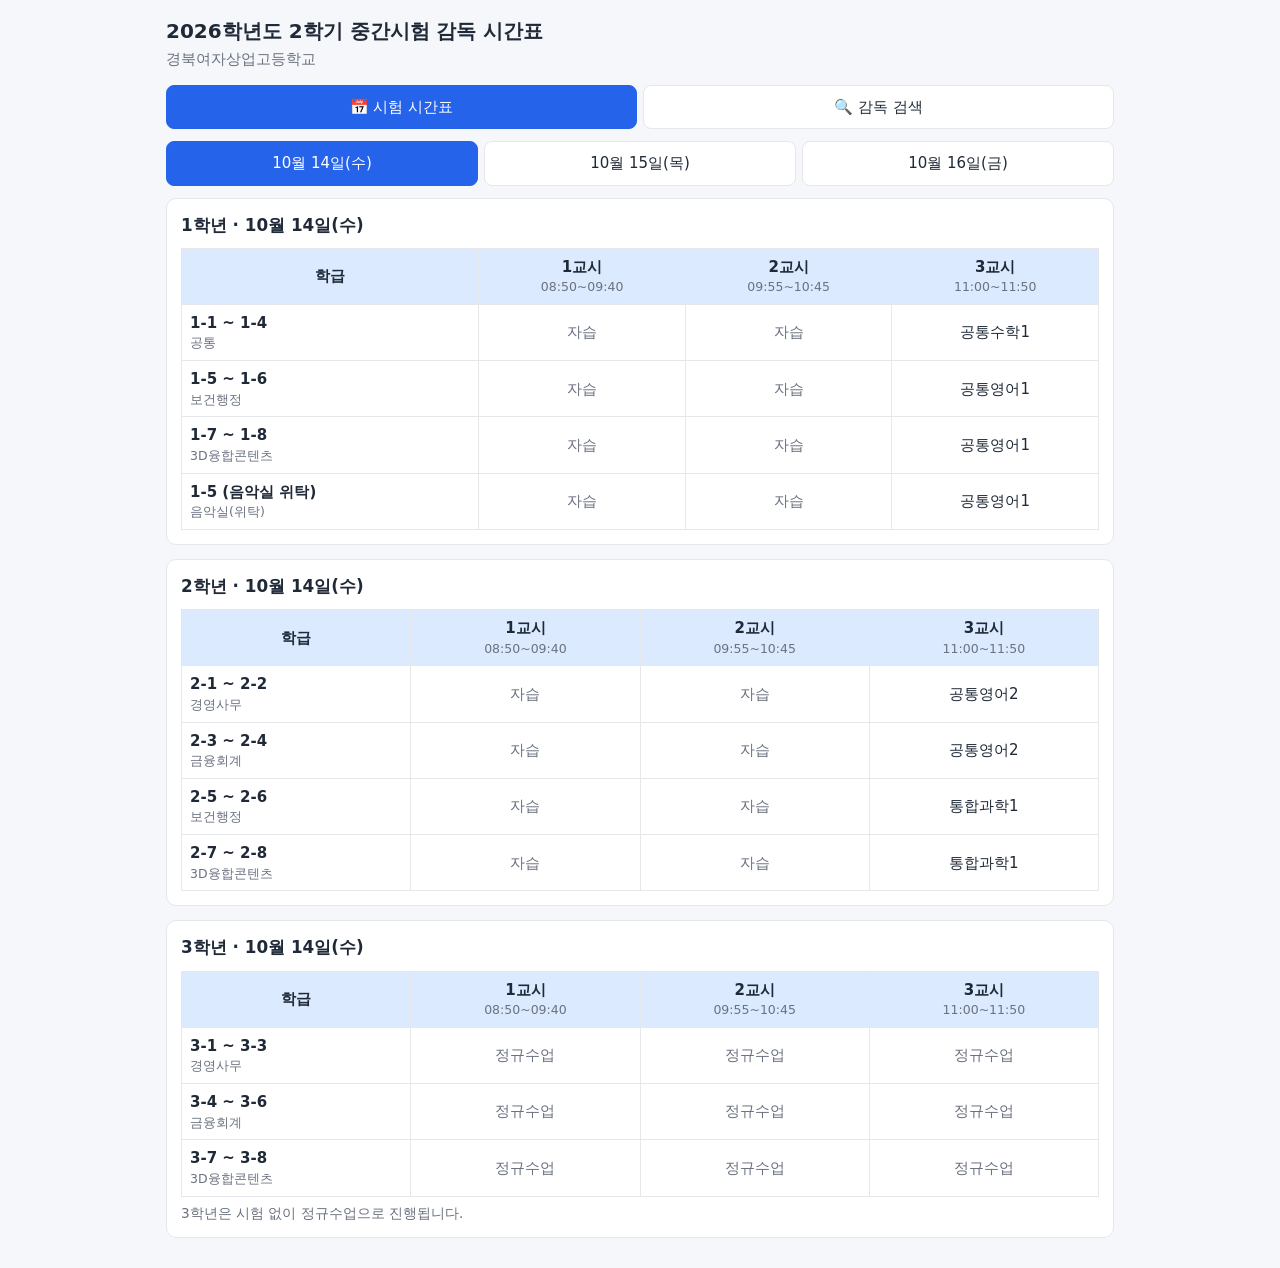
==== test/index.html @ 5f73652b "중간시험 감독 시간표 및 감독 검색 추가 (test/) Co-Authored-By: Claude Sonnet 5.5 <noreply@anthropic.com>" ====
<!doctype html>
<html lang="ko">
<head>
<meta charset="utf-8">
<meta name="viewport" content="width=device-width, initial-scale=1">
<title>중간시험 감독 시간표</title>
<style>
:root{--bg:#f5f7fa;--card:#fff;--tx:#1f2937;--mu:#6b7280;--bd:#e5e7eb;--pr:#2563eb;--prbg:#dbeafe;--hl:#fef3c7}
@media (prefers-color-scheme:dark){:root{--bg:#111827;--card:#1f2937;--tx:#f3f4f6;--mu:#9ca3af;--bd:#374151;--pr:#60a5fa;--prbg:#1e3a5f;--hl:#5b4a12}}
*{box-sizing:border-box}
body{margin:0;background:var(--bg);color:var(--tx);font:15px/1.5 "Malgun Gothic",system-ui,sans-serif}
.wrap{max-width:980px;margin:0 auto;padding:16px}
h1{font-size:1.25rem;margin:0}.sub{color:var(--mu);margin:2px 0 14px}
.tabs{display:flex;gap:6px;margin:12px 0}
.tab{flex:1;padding:10px;border:1px solid var(--bd);background:var(--card);color:var(--tx);border-radius:8px;font:inherit;cursor:pointer}
.tab.on{background:var(--pr);color:#fff;border-color:var(--pr)}
.card{background:var(--card);border:1px solid var(--bd);border-radius:10px;padding:14px;margin-bottom:14px}
.card h2{font-size:1.05rem;margin:0 0 10px}
table{width:100%;border-collapse:collapse}
th,td{border:1px solid var(--bd);padding:7px 8px;text-align:center;vertical-align:middle}
th{background:var(--prbg)}th small{display:block;font-weight:400;color:var(--mu)}
td.l{text-align:left;font-weight:600;white-space:nowrap}
td.self{color:var(--mu)}
.scroll{overflow-x:auto}
.search{display:flex;gap:8px}
.search input{flex:1;padding:12px;font:inherit;font-size:1.05rem;border:2px solid var(--pr);border-radius:8px;background:var(--card);color:var(--tx);min-width:0}
.search button{padding:0 16px;border:0;border-radius:8px;background:var(--pr);color:#fff;font:inherit;cursor:pointer}
.msg{color:var(--mu);padding:12px 2px}
.day-h{display:flex;justify-content:space-between;align-items:baseline}
.cnt{color:var(--mu);font-size:.9rem}
mark{background:var(--hl);color:inherit;border-radius:3px;padding:0 2px}
.chips{display:flex;flex-wrap:wrap;gap:6px;margin:8px 0}
.chip{border:1px solid var(--bd);background:var(--card);color:var(--tx);border-radius:99px;padding:4px 10px;font:inherit;font-size:.85rem;cursor:pointer}
.note{font-size:.85rem;color:var(--mu);margin-top:6px}
.hide{display:none}
@media (max-width:560px){th,td{padding:6px 4px;font-size:.88rem}.wrap{padding:12px}}
</style>
</head>
<body>
<div class="wrap">
  <h1 id="title"></h1><div class="sub" id="school"></div>
  <div class="tabs">
    <button class="tab on" data-t="sch">📅 시험 시간표</button>
    <button class="tab" data-t="srch">🔍 감독 검색</button>
  </div>

  <section id="sch">
    <div class="tabs" id="dayTabs"></div>
    <div id="schOut"></div>
  </section>

  <section id="srch" class="hide">
    <div class="card">
      <div class="search">
        <input id="q" type="search" placeholder="교사 성명을 입력하세요" autocomplete="off" list="names">
        <button id="go">검색</button>
      </div>
      <datalist id="names"></datalist>
      <div class="note">성명을 입력하면 날짜별 교시·학년반(장소) 감독 내용이 표시됩니다.</div>
    </div>
    <div id="srchOut"></div>
  </section>
</div>

<script>
const D = {"title": "2026학년도 2학기 중간시험 감독 시간표", "school": "경북여자상업고등학교", "days": [{"label": "10월 14일(수)", "times": ["08:50~09:40", "09:55~10:45", "11:00~11:50"]}, {"label": "10월 15일(목)", "times": ["08:50~09:40", "09:55~10:45", "11:00~11:50"]}, {"label": "10월 16일(금)", "times": ["08:50~09:40", "09:55~10:45", "11:00~11:50"]}], "halls": [{"place": "4층 복도 남", "sup": [["", "", "김종대"], ["", "김명준", "이은숙"], ["", "강순경", "윤재욱"]]}, {"place": "4층 복도 북", "sup": [["", "", "김소양"], ["", "", "권가영"], ["", "김소양", "전다윤"]]}, {"place": "5층 복도 남", "sup": [["", "", "이대희"], ["", "박재규", "노종섭"], ["", "오세윤", "김소양"]]}, {"place": "5층 복도 북", "sup": [["", "", "김소양"], ["", "김슬기", "이점희"], ["", "권가영", "이수진"]]}], "groups": [{"subjects": [["자습", "자습", "공통수학1"], ["자습", "회계정보처리시스템", "통합사회2"], ["자습", "공통국어2", "한국사2"]], "classes": [{"cls": "1-1", "area": "공통", "sup": [["오세윤", "허준영", "권대환"], ["이점희", "이대희", "김슬기"], ["김효주", "윤재욱", "이은주"]]}, {"cls": "1-2", "area": "공통", "sup": [["정대명", "윤재욱", "전다윤"], ["김태성", "도호영", "김효주"], ["홍진리", "이수진", "노종섭"]]}, {"cls": "1-3", "area": "공통", "sup": [["김재홍", "김종대", "윤재욱"], ["표정현", "사공걸", "박재규"], ["오세윤", "김지언", "권대환"]]}, {"cls": "1-4", "area": "공통", "sup": [["여상척", "이시영", "황혜원"], ["김명준", "권가영", "이지은"], ["김동익", "사공걸", "김종대"]]}], "grade": 1, "area": "공통", "label": "1-1 ~ 1-4"}, {"subjects": [["자습", "자습", "공통영어1"], ["자습", "인체구조와기능", "통합사회2"], ["자습", "공통국어2", "한국사2"]], "classes": [{"cls": "1-5", "area": "보건행정", "sup": [["김지언", "박재규", "허준영"], ["김동익", "이수진", "이은주"], ["김종대", "김재홍", "오세윤"]]}, {"cls": "1-6", "area": "보건행정", "sup": [["이은숙", "홍진리", "김효주"], ["강순경", "김종대", "이시영"], ["박재규", "이지은", "권퀴리"]]}], "grade": 1, "area": "보건행정", "label": "1-5 ~ 1-6"}, {"subjects": [["자습", "자습", "공통영어1"], ["자습", "자습", "통합사회2"], ["자습", "공통국어2", "한국사2"]], "classes": [{"cls": "1-7", "area": "3D융합콘텐츠", "sup": [["김경희", "김정선", "정대명"], ["박재규", "허준영", "이현정"], ["이보경", "황혜원", "이현나"]]}, {"cls": "1-8", "area": "3D융합콘텐츠", "sup": [["사공걸", "권퀴리", "노종섭"], ["여상척", "이은주", "이현나"], ["황혜원", "김태성", "이현정"]]}], "grade": 1, "area": "3D융합콘텐츠", "label": "1-7 ~ 1-8"}, {"subjects": [["자습", "자습", "공통영어1"], ["자습", "인체구조와기능", "통합사회2"], ["자습", "공통국어1", "한국사1"]], "classes": [{"cls": "1-5 (음악실 위탁)", "area": "음악실(위탁)", "sup": [["하진미", "하진미", "하진미"], ["하진미", "하진미", "하진미"], ["하진미", "하진미", "하진미"]]}], "grade": 1, "area": "음악실(위탁)", "label": "1-5 (음악실 위탁)"}, {"subjects": [["자습", "자습", "공통영어2"], ["자습", "한문Ⅰ", "직무수학"], ["자습", "세무일반", "직무의사소통"]], "classes": [{"cls": "2-1", "area": "경영사무", "sup": [["이은주", "이대희", "안대병"], ["황혜원", "이현정", "홍진리"], ["김지언", "이점희", "권가영"]]}, {"cls": "2-2", "area": "경영사무", "sup": [["이보경", "노종섭", "이점희"], ["이지은", "이현나", "김정선"], ["표정현", "안대병", "김동익"]]}], "grade": 2, "area": "경영사무", "label": "2-1 ~ 2-2"}, {"subjects": [["자습", "자습", "공통영어2"], ["자습", "한문Ⅰ", "직무수학"], ["자습", "세무일반", "직무의사소통"]], "classes": [{"cls": "2-3", "area": "금융회계", "sup": [["이점희", "권가영", "김태성"], ["김지현", "김동익", "김경희"], ["이수진", "표정현", "강순경"]]}, {"cls": "2-4", "area": "금융회계", "sup": [["도호영", "김태성", "표정현"], ["김지언", "박민정", "이보경"], ["윤재욱", "김명준", "여상척"]]}], "grade": 2, "area": "금융회계", "label": "2-3 ~ 2-4"}, {"subjects": [["자습", "자습", "통합과학1"], ["자습", "자습", "직무수학"], ["자습", "보건의료법규", "직무의사소통"]], "classes": [{"cls": "2-5", "area": "보건행정", "sup": [["표정현", "김슬기", "김명준"], ["장용준", "전다윤", "여상척"], ["권대환", "이현나", "박재규"]]}, {"cls": "2-6", "area": "보건행정", "sup": [["김명준", "이수진", "김동익"], ["김경희", "권대환", "장용준"], ["노종섭", "이현정", "김슬기"]]}], "grade": 2, "area": "보건행정", "label": "2-5 ~ 2-6"}, {"subjects": [["자습", "자습", "통합과학1"], ["자습", "자습", "직무수학"], ["자습", "자습", "직무의사소통"]], "classes": [{"cls": "2-7", "area": "3D융합콘텐츠", "sup": [["김동익", "김지언", "강순경"], ["김재홍", "노종섭", "오세윤"], ["이지은", "김정선", "장용준"]]}, {"cls": "2-8", "area": "3D융합콘텐츠", "sup": [["강순경", "이지은", "김경희"], ["김효주", "안대병", "김지언"], ["이점희", "여상척", "이은숙"]]}], "grade": 2, "area": "3D융합콘텐츠", "label": "2-7 ~ 2-8"}, {"subjects": [["정규수업", "정규수업", "정규수업"], ["정규수업", "정규수업", "정규수업"], ["정규수업", "정규수업", "정규수업"]], "classes": [{"cls": "3-1", "area": "경영사무", "sup": [["권퀴리", "이은주", "길하나"], ["박민정", "장현석", "전다윤"], ["전다윤", "정대명", "김지현"]]}, {"cls": "3-2", "area": "경영사무", "sup": [["장용준", "조영숙", "권퀴리"], ["조영숙", "권퀴리", "이대희"], ["길하나", "이은숙", "조영숙"]]}, {"cls": "3-3", "area": "경영사무", "sup": [["김지현", "이보경", "박민정"], ["이보경", "장용준", "조영숙"], ["김슬기", "이대희", "이보경"]]}], "grade": 3, "area": "경영사무", "label": "3-1 ~ 3-3"}, {"subjects": [["정규수업", "정규수업", "정규수업"], ["정규수업", "정규수업", "정규수업"], ["정규수업", "정규수업", "정규수업"]], "classes": [{"cls": "3-4", "area": "금융회계", "sup": [["윤재욱", "김효주", "이보경"], ["이은주", "이보경", "김지현"], ["장용준", "박민정", "김효주"]]}, {"cls": "3-5", "area": "금융회계", "sup": [["황혜원", "도호영", "이시영"], ["도호영", "이시영", "도호영"], ["이시영", "장현석", "이시영"]]}, {"cls": "3-6", "area": "금융회계", "sup": [["이시영", "황혜원", "김지현"], ["이시영", "김경희", "이수진"], ["도호영", "허준영", "길하나"]]}], "grade": 3, "area": "금융회계", "label": "3-4 ~ 3-6"}, {"subjects": [["정규수업", "정규수업", "정규수업"], ["정규수업", "정규수업", "정규수업"], ["정규수업", "정규수업", "정규수업"]], "classes": [{"cls": "3-7", "area": "3D융합콘텐츠", "sup": [["김정선", "정대명", "김정선"], ["길하나", "허준영", "정대명"], ["김정선", "김지현", "홍진리"]]}, {"cls": "3-8", "area": "3D융합콘텐츠", "sup": [["길하나", "장현석", "장현석"], ["정대명", "정대명", "길하나"], ["허준영", "길하나", "이대희"]]}], "grade": 3, "area": "3D융합콘텐츠", "label": "3-7 ~ 3-8"}]};
const $ = s => document.querySelector(s);
const esc = s => String(s).replace(/[&<>"]/g, c => ({'&':'&amp;','<':'&lt;','>':'&gt;','"':'&quot;'}[c]));
const subj = s => esc(s).replace(/\n/g,'<br>');
$('#title').textContent = D.title;
$('#school').textContent = D.school;
const periodTh = (d,k) => `<th>${k+1}교시<small>${esc(D.days[d].times[k])}</small></th>`;

// ── 시험 시간표 ──
let curDay = 0;
const today = new Date(), m = today.getMonth()+1, dd = today.getDate();
D.days.forEach((d,i)=>{ if (d.label.startsWith(`${m}월 ${dd}일`)) curDay = i; });
function renderDayTabs(){
  $('#dayTabs').innerHTML = D.days.map((d,i)=>`<button class="tab${i===curDay?' on':''}" data-d="${i}">${esc(d.label)}</button>`).join('');
  $('#dayTabs').querySelectorAll('.tab').forEach(b=>b.onclick=()=>{curDay=+b.dataset.d;renderDayTabs();renderSchedule();});
}
function renderSchedule(){
  const d = curDay;
  let h = '';
  [1,2,3].forEach(g=>{
    const gs = D.groups.filter(x=>x.grade===g);
    h += `<div class="card"><h2>${g}학년 · ${esc(D.days[d].label)}</h2><div class="scroll"><table><thead><tr><th>학급</th>`;
    for(let k=0;k<3;k++) h += periodTh(d,k);
    h += '</tr></thead><tbody>';
    gs.forEach(x=>{
      h += `<tr><td class="l">${esc(x.label)}<small style="display:block;font-weight:400;color:var(--mu)">${esc(x.area.replace(/\n/g,''))}</small></td>`;
      x.subjects[d].forEach(s=>{ h += `<td class="${/자습|정규수업/.test(s)?'self':''}">${subj(s)}</td>`; });
      h += '</tr>';
    });
    h += '</tbody></table></div>';
    if (g===3) h += '<div class="note">3학년은 시험 없이 정규수업으로 진행됩니다.</div>';
    h += '</div>';
  });
  $('#schOut').innerHTML = h;
}

// ── 감독 검색 ──
const hits = {};   // name -> [{d,k,where,subject}]
function add(name, d, k, where, subject){
  if(!name) return;
  (hits[name] = hits[name] || []).push({d,k,where,subject});
}
D.halls.forEach(hl=>hl.sup.forEach((day,d)=>day.forEach((n,k)=>add(n,d,k,hl.place,''))));
D.groups.forEach(g=>g.classes.forEach(c=>c.sup.forEach((day,d)=>day.forEach((n,k)=>add(n,d,k,c.cls,g.subjects[d][k])))));
const allNames = Object.keys(hits).sort((a,b)=>a.localeCompare(b,'ko'));
$('#names').innerHTML = allNames.map(n=>`<option value="${esc(n)}">`).join('');

function search(){
  const q = $('#q').value.trim().replace(/\s+/g,'');
  const out = $('#srchOut');
  if(!q){ out.innerHTML = `<div class="msg">성명을 입력해 주세요.</div>`; return; }
  const found = allNames.filter(n=>n.includes(q));
  if(!found.length){ out.innerHTML = `<div class="msg">‘${esc(q)}’ 선생님의 감독 내용이 없습니다. 성명을 다시 확인해 주세요.</div>`; return; }
  if(found.length>1 && !found.includes(q)){
    out.innerHTML = `<div class="msg">여러 명이 검색되었습니다. 선택해 주세요.</div><div class="chips">${found.map(n=>`<button class="chip" data-n="${esc(n)}">${esc(n)}</button>`).join('')}</div>`;
    out.querySelectorAll('.chip').forEach(b=>b.onclick=()=>{$('#q').value=b.dataset.n;search();});
    return;
  }
  const name = found.includes(q) ? q : found[0];
  const list = hits[name];
  let h = `<div class="card"><h2>${esc(name)} 선생님 · 총 ${list.length}회 감독</h2></div>`;
  D.days.forEach((day,d)=>{
    const rows = list.filter(x=>x.d===d).sort((a,b)=>a.k-b.k);
    h += `<div class="card"><div class="day-h"><h2>${esc(day.label)}</h2><span class="cnt">${rows.length}회</span></div>`;
    if(!rows.length) h += `<div class="msg">감독 없음</div>`;
    else{
      h += `<div class="scroll"><table><thead><tr><th>교시</th><th>시간</th><th>학년·반 / 장소</th><th>시험과목</th></tr></thead><tbody>`;
      rows.forEach(r=>{
        h += `<tr><td>${r.k+1}교시</td><td>${esc(day.times[r.k])}</td><td><b>${esc(r.where)}</b></td><td>${subj(r.subject||'—')}</td></tr>`;
      });
      h += '</tbody></table></div>';
    }
    h += '</div>';
  });
  out.innerHTML = h;
}
$('#go').onclick = search;
$('#q').addEventListener('keydown',e=>{ if(e.key==='Enter') search(); });
$('#q').addEventListener('change', search);

document.querySelectorAll('.tabs > .tab[data-t]').forEach(b=>b.onclick=()=>{
  document.querySelectorAll('.tabs > .tab[data-t]').forEach(x=>x.classList.toggle('on',x===b));
  $('#sch').classList.toggle('hide', b.dataset.t!=='sch');
  $('#srch').classList.toggle('hide', b.dataset.t!=='srch');
});
renderDayTabs(); renderSchedule();
$('#srchOut').innerHTML = '<div class="msg">성명을 입력하고 검색을 눌러 주세요.</div>';
</script>
</body>
</html>
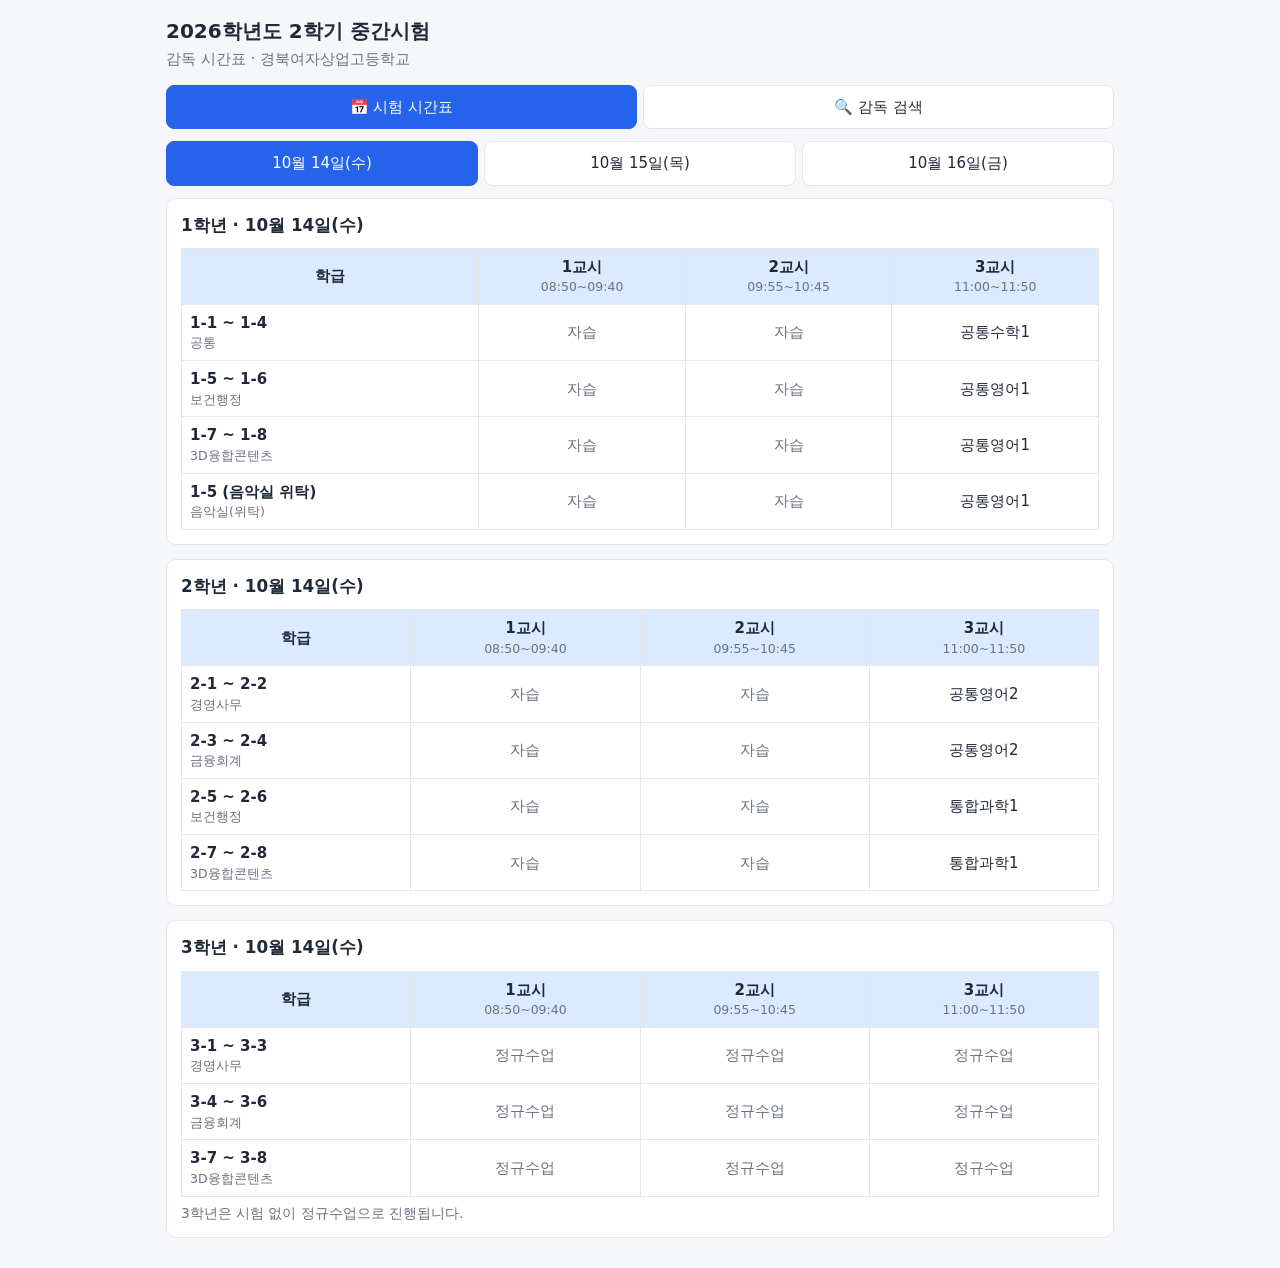
==== commit 3fd62bec: "첫 제목을 2026학년도 2학기 중간시험으로 변경 Co-Authored-By: Claude Sonnet 5.5 <noreply@anthropic.com>" ====
--- a/test/index.html
+++ b/test/index.html
@@ -3,7 +3,7 @@
 <head>
 <meta charset="utf-8">
 <meta name="viewport" content="width=device-width, initial-scale=1">
-<title>중간시험 감독 시간표</title>
+<title>2026학년도 2학기 중간시험</title>
 <style>
 :root{--bg:#f5f7fa;--card:#fff;--tx:#1f2937;--mu:#6b7280;--bd:#e5e7eb;--pr:#2563eb;--prbg:#dbeafe;--hl:#fef3c7}
 @media (prefers-color-scheme:dark){:root{--bg:#111827;--card:#1f2937;--tx:#f3f4f6;--mu:#9ca3af;--bd:#374151;--pr:#60a5fa;--prbg:#1e3a5f;--hl:#5b4a12}}
@@ -38,7 +38,7 @@
 </head>
 <body>
 <div class="wrap">
-  <h1 id="title"></h1><div class="sub" id="school"></div>
+  <h1>2026학년도 2학기 중간시험</h1><div class="sub"><span id="title"></span> · <span id="school"></span></div>
   <div class="tabs">
     <button class="tab on" data-t="sch">📅 시험 시간표</button>
     <button class="tab" data-t="srch">🔍 감독 검색</button>
@@ -67,7 +67,7 @@
 const $ = s => document.querySelector(s);
 const esc = s => String(s).replace(/[&<>"]/g, c => ({'&':'&amp;','<':'&lt;','>':'&gt;','"':'&quot;'}[c]));
 const subj = s => esc(s).replace(/\n/g,'<br>');
-$('#title').textContent = D.title;
+$('#title').textContent = '감독 시간표';
 $('#school').textContent = D.school;
 const periodTh = (d,k) => `<th>${k+1}교시<small>${esc(D.days[d].times[k])}</small></th>`;
 
